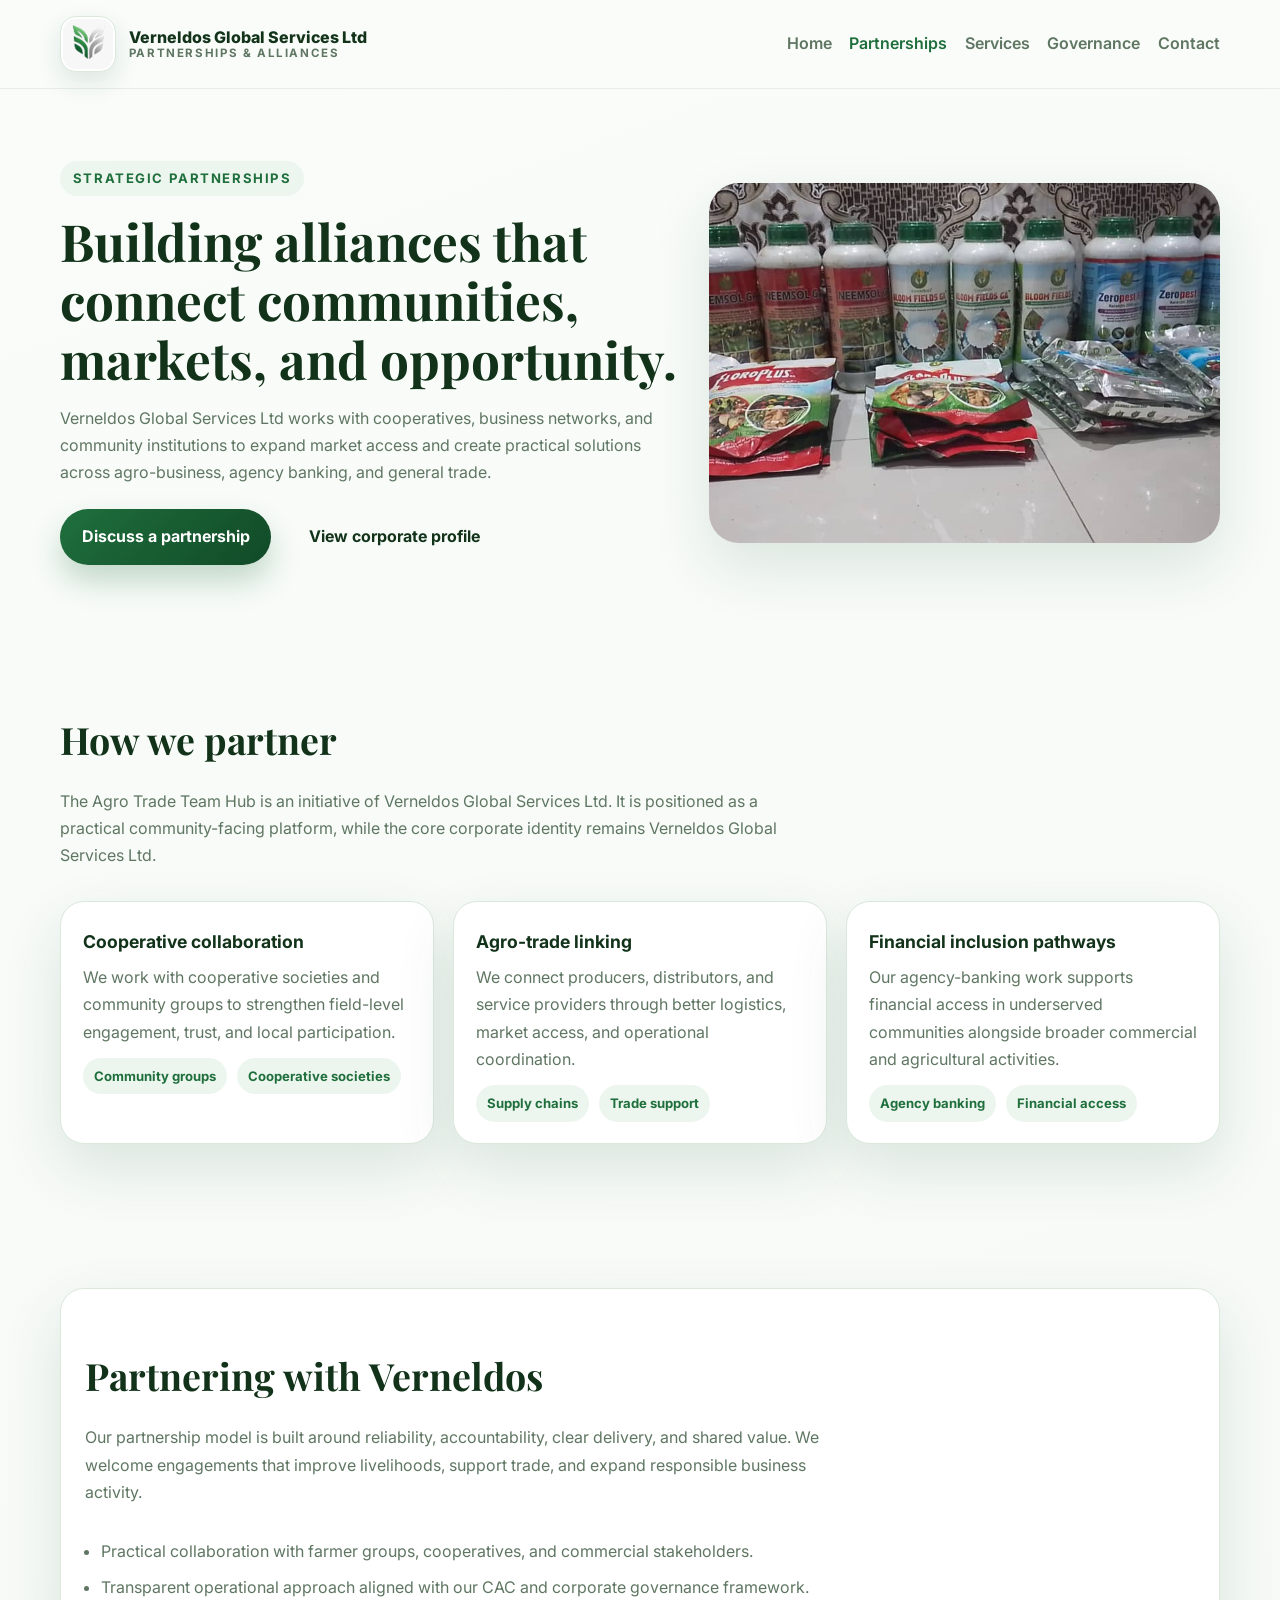
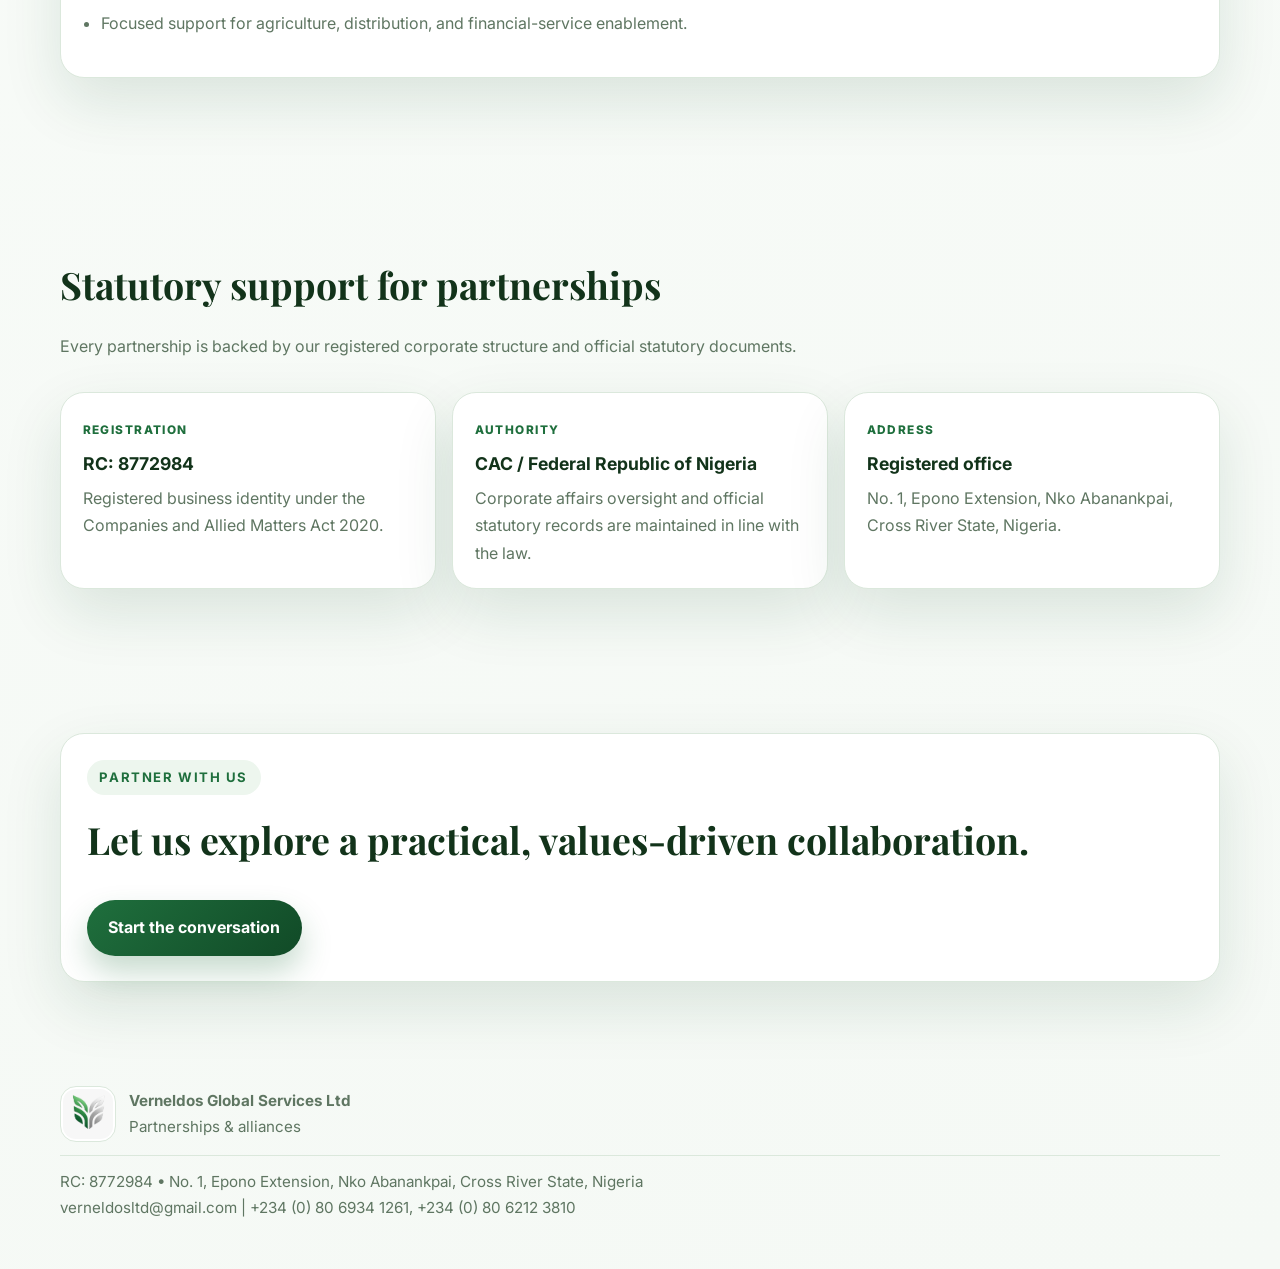
==== partnership.html @ ce50049f "upadate" ====
﻿<!DOCTYPE html>
<html lang="en">
  <head>
    <meta charset="UTF-8" />
    <meta name="viewport" content="width=device-width, initial-scale=1.0" />
    <meta
      name="description"
      content="Partnerships and cooperative collaboration with Verneldos Global Services Ltd, including the Agro Trade Team Hub initiative."
    />
    <title>Partnerships | Verneldos Global Services Ltd</title>
    <link rel="preconnect" href="https://fonts.googleapis.com" />
    <link rel="preconnect" href="https://fonts.gstatic.com" crossorigin />
    <link
      href="https://fonts.googleapis.com/css2?family=Inter:wght@400;500;600;700;800&family=Playfair+Display:wght@600;700;800&display=swap"
      rel="stylesheet"
    />
    <style>
      :root {
        --bg: #f5f9f5;
        --surface: #ffffff;
        --surface-2: #edf6ee;
        --text: #12331a;
        --muted: #5f7662;
        --primary: #1f6f3d;
        --primary-dark: #114a27;
        --accent: #d19d2b;
        --border: #dbe8dc;
        --shadow: 0 24px 60px rgba(17, 74, 39, 0.12);
      }
      * { box-sizing: border-box; }
      body {
        margin: 0;
        font-family: "Inter", sans-serif;
        color: var(--text);
        background: linear-gradient(160deg, #f9fcf9 0%, var(--bg) 100%);
        line-height: 1.7;
      }
      a { color: inherit; text-decoration: none; }
      img { display:block; max-width:100%; }
      .container { width: min(1160px, calc(100% - 2rem)); margin: 0 auto; }
      .section { padding: 4.5rem 0; }
      .section-title { font-family: "Playfair Display", serif; font-size: clamp(1.7rem, 3vw, 2.35rem); margin-bottom: 0.75rem; }
      .section-intro { color: var(--muted); max-width: 760px; margin-bottom: 2rem; }
      .btn {
        display:inline-flex; align-items:center; justify-content:center; gap:0.45rem; border-radius:999px; padding:0.9rem 1.35rem; font-weight:700; transition:transform 0.25s ease;
      }
      .btn:hover { transform: translateY(-2px); }
      .btn-primary { background: linear-gradient(135deg, var(--primary), var(--primary-dark)); color:#fff; box-shadow: 0 16px 30px rgba(31,111,61,0.25); }
      .site-header { position: sticky; top:0; z-index:50; background: rgba(249,252,249,0.92); backdrop-filter: blur(16px); border-bottom: 1px solid rgba(18,51,26,0.08); }
      .nav-bar { display:flex; justify-content:space-between; align-items:center; padding:1rem 0; }
      .brand { display:flex; gap:0.8rem; align-items:center; }
      .brand-mark { width:56px; height:56px; border-radius:16px; object-fit:cover; border:1px solid var(--border); background:#fff; padding:2px; box-shadow:0 10px 24px rgba(17,74,39,0.12); }
      .brand-text { font-weight:800; line-height:1.15; }
      .brand-text span { display:block; font-size:0.72rem; text-transform:uppercase; letter-spacing:0.14em; color:var(--muted); font-weight:700; }
      .nav-links { display:flex; gap:1.1rem; align-items:center; }
      .nav-links a { color:var(--muted); font-weight:600; }
      .nav-links a:hover, .nav-links a.active { color:var(--primary); }
      .menu-toggle { display:none; background:none; border:none; font-size:1.4rem; cursor:pointer; }
      .info-list { padding-left:1rem; color:var(--muted); }
      .info-list li { margin-bottom:0.55rem; }
      .hero { padding: 4.5rem 0 2.5rem; }
      .hero-grid { display:grid; gap:1.5rem; align-items:center; grid-template-columns: 1.1fr 0.9fr; }
      .eyebrow { display:inline-flex; align-items:center; gap:0.45rem; padding:0.4rem 0.8rem; border-radius:999px; background: var(--surface-2); color:var(--primary); font-size:0.82rem; font-weight:700; text-transform:uppercase; letter-spacing:0.12em; }
      .hero h1 { font-family: "Playfair Display", serif; font-size: clamp(2.1rem, 4vw, 3.2rem); margin:1rem 0; line-height:1.15; }
      .hero p { color: var(--muted); max-width: 660px; }
      .hero-actions { display:flex; gap:1rem; flex-wrap:wrap; margin-top:1.4rem; }
      .hero-visual { overflow:hidden; border-radius:30px; box-shadow: var(--shadow); }
      .hero-visual img { width:100%; height:100%; min-height: 360px; object-fit:cover; }
      .card, .info-card, .partner-card, .doc-card { background: var(--surface); border:1px solid var(--border); border-radius:24px; box-shadow: var(--shadow); }
      .info-card { padding:1.5rem; }
      .partner-grid { display:grid; gap:1.2rem; grid-template-columns: repeat(3, minmax(0,1fr)); }
      .partner-card { padding:1.35rem; }
      .partner-card h3 { margin:0.2rem 0 0.45rem; font-size:1.1rem; }
      .partner-card p { margin:0; color:var(--muted); }
      .pill-row { display:flex; flex-wrap:wrap; gap:0.6rem; margin-top:0.75rem; }
      .pill-row span { display:inline-block; padding:0.45rem 0.7rem; border-radius:999px; background: var(--surface-2); color:var(--primary); font-size:0.82rem; font-weight:700; }
      .docs-grid { display:grid; gap:1rem; grid-template-columns: repeat(3, minmax(0,1fr)); }
      .doc-card { padding:1.35rem; }
      .doc-card .tag { display:inline-block; font-size:0.74rem; text-transform:uppercase; letter-spacing:0.12em; color:var(--primary); font-weight:800; margin-bottom:0.55rem; }
      .doc-card h3 { margin:0 0 0.4rem; font-size:1.1rem; }
      .doc-card p { margin:0; color:var(--muted); }
      .contact-panel { padding:1.6rem; display:flex; justify-content:space-between; align-items:center; gap:1rem; flex-wrap:wrap; border:1px solid var(--border); background: var(--surface); border-radius:24px; box-shadow: var(--shadow); }
      footer { padding: 2rem 0 3rem; color:var(--muted); font-size:0.95rem; }
      .footer-line { margin-top:0.8rem; border-top:1px solid var(--border); padding-top:0.8rem; }
      .footer-brand { display:flex; align-items:center; gap:0.8rem; margin-bottom:0.75rem; }
      .footer-brand img { width:56px; height:56px; border-radius:16px; object-fit:cover; border:1px solid var(--border); background:#fff; padding:2px; }
      @media (max-width:900px) {
        .hero-grid { grid-template-columns:1fr; }
        .partner-grid, .docs-grid { grid-template-columns: repeat(2, minmax(0,1fr)); }
        .nav-links { display:none; }
        .nav-links.open { display:flex; flex-direction:column; position:absolute; top:4.8rem; right:1rem; background:#fff; padding:1rem; border:1px solid var(--border); border-radius:16px; box-shadow: var(--shadow); }
        .menu-toggle { display:block; }
      }
      @media (max-width:640px) {
        .partner-grid, .docs-grid { grid-template-columns:1fr; }
      }
    </style>
  </head>
  <body>
    <header class="site-header">
      <div class="container">
        <nav class="nav-bar" aria-label="Main navigation">
          <a class="brand" href="index.html">
            <img class="brand-mark" src="images/v1.jpeg" alt="Verneldos Global Services Ltd logo" />
            <div class="brand-text">
              Verneldos Global Services Ltd
              <span>Partnerships & alliances</span>
            </div>
          </a>
          <button class="menu-toggle" aria-label="Toggle menu" onclick="document.querySelector('.nav-links').classList.toggle('open')">☰</button>
          <div class="nav-links">
            <a href="index.html">Home</a>
            <a class="active" href="partnership.html">Partnerships</a>
            <a href="index.html#services">Services</a>
            <a href="index.html#governance">Governance</a>
            <a href="index.html#contact">Contact</a>
          </div>
        </nav>
      </div>
    </header>

    <main>
      <section class="hero">
        <div class="container hero-grid">
          <div>
            <span class="eyebrow">Strategic partnerships</span>
            <h1>Building alliances that connect communities, markets, and opportunity.</h1>
            <p>
              Verneldos Global Services Ltd works with cooperatives, business networks, and community institutions to expand market access and create practical solutions across agro-business, agency banking, and general trade.
            </p>
            <div class="hero-actions">
              <a class="btn btn-primary" href="mailto:verneldosltd@gmail.com">Discuss a partnership</a>
              <a class="btn btn-outline" href="index.html">View corporate profile</a>
            </div>
          </div>
          <div class="hero-visual">
            <img src="images/org.jpeg" alt="Partnership and collaborative business engagement" />
          </div>
        </div>
      </section>

      <section class="section">
        <div class="container">
          <h2 class="section-title">How we partner</h2>
          <p class="section-intro">
            The Agro Trade Team Hub is an initiative of Verneldos Global Services Ltd. It is positioned as a practical community-facing platform, while the core corporate identity remains Verneldos Global Services Ltd.
          </p>
          <div class="partner-grid">
            <article class="partner-card">
              <h3>Cooperative collaboration</h3>
              <p>We work with cooperative societies and community groups to strengthen field-level engagement, trust, and local participation.</p>
              <div class="pill-row"><span>Community groups</span><span>Cooperative societies</span></div>
            </article>
            <article class="partner-card">
              <h3>Agro-trade linking</h3>
              <p>We connect producers, distributors, and service providers through better logistics, market access, and operational coordination.</p>
              <div class="pill-row"><span>Supply chains</span><span>Trade support</span></div>
            </article>
            <article class="partner-card">
              <h3>Financial inclusion pathways</h3>
              <p>Our agency-banking work supports financial access in underserved communities alongside broader commercial and agricultural activities.</p>
              <div class="pill-row"><span>Agency banking</span><span>Financial access</span></div>
            </article>
          </div>
        </div>
      </section>

      <section class="section">
        <div class="container">
          <div class="info-card">
            <h2 class="section-title">Partnering with Verneldos</h2>
            <p class="section-intro">
              Our partnership model is built around reliability, accountability, clear delivery, and shared value. We welcome engagements that improve livelihoods, support trade, and expand responsible business activity.
            </p>
            <ul class="info-list">
              <li>Practical collaboration with farmer groups, cooperatives, and commercial stakeholders.</li>
              <li>Transparent operational approach aligned with our CAC and corporate governance framework.</li>
              <li>Focused support for agriculture, distribution, and financial-service enablement.</li>
            </ul>
          </div>
        </div>
      </section>

      <section class="section">
        <div class="container">
          <h2 class="section-title">Statutory support for partnerships</h2>
          <p class="section-intro">Every partnership is backed by our registered corporate structure and official statutory documents.</p>
          <div class="docs-grid">
            <article class="doc-card">
              <div class="tag">Registration</div>
              <h3>RC: 8772984</h3>
              <p>Registered business identity under the Companies and Allied Matters Act 2020.</p>
            </article>
            <article class="doc-card">
              <div class="tag">Authority</div>
              <h3>CAC / Federal Republic of Nigeria</h3>
              <p>Corporate affairs oversight and official statutory records are maintained in line with the law.</p>
            </article>
            <article class="doc-card">
              <div class="tag">Address</div>
              <h3>Registered office</h3>
              <p>No. 1, Epono Extension, Nko Abanankpai, Cross River State, Nigeria.</p>
            </article>
          </div>
        </div>
      </section>

      <section class="section">
        <div class="container">
          <div class="contact-panel">
            <div>
              <span class="eyebrow">Partner with us</span>
              <h2 class="section-title" style="margin-top:0.8rem;">Let us explore a practical, values-driven collaboration.</h2>
            </div>
            <a class="btn btn-primary" href="mailto:verneldosltd@gmail.com">Start the conversation</a>
          </div>
        </div>
      </section>
    </main>

    <footer>
      <div class="container">
        <div class="footer-brand">
          <img src="images/v1.jpeg" alt="Verneldos Global Services Ltd logo" />
          <div>
            <strong>Verneldos Global Services Ltd</strong><br />
            Partnerships & alliances
          </div>
        </div>
        <div class="footer-line">
          RC: 8772984 • No. 1, Epono Extension, Nko Abanankpai, Cross River State, Nigeria<br />
          verneldosltd@gmail.com | +234 (0) 80 6934 1261, +234 (0) 80 6212 3810
        </div>
      </div>
    </footer>

    <script>
      const toggle = document.querySelector('.menu-toggle');
      const links = document.querySelector('.nav-links');
      if (toggle && links) {
        toggle.addEventListener('click', () => {
          links.classList.toggle('open');
        });
      }
    </script>
  </body>
</html>
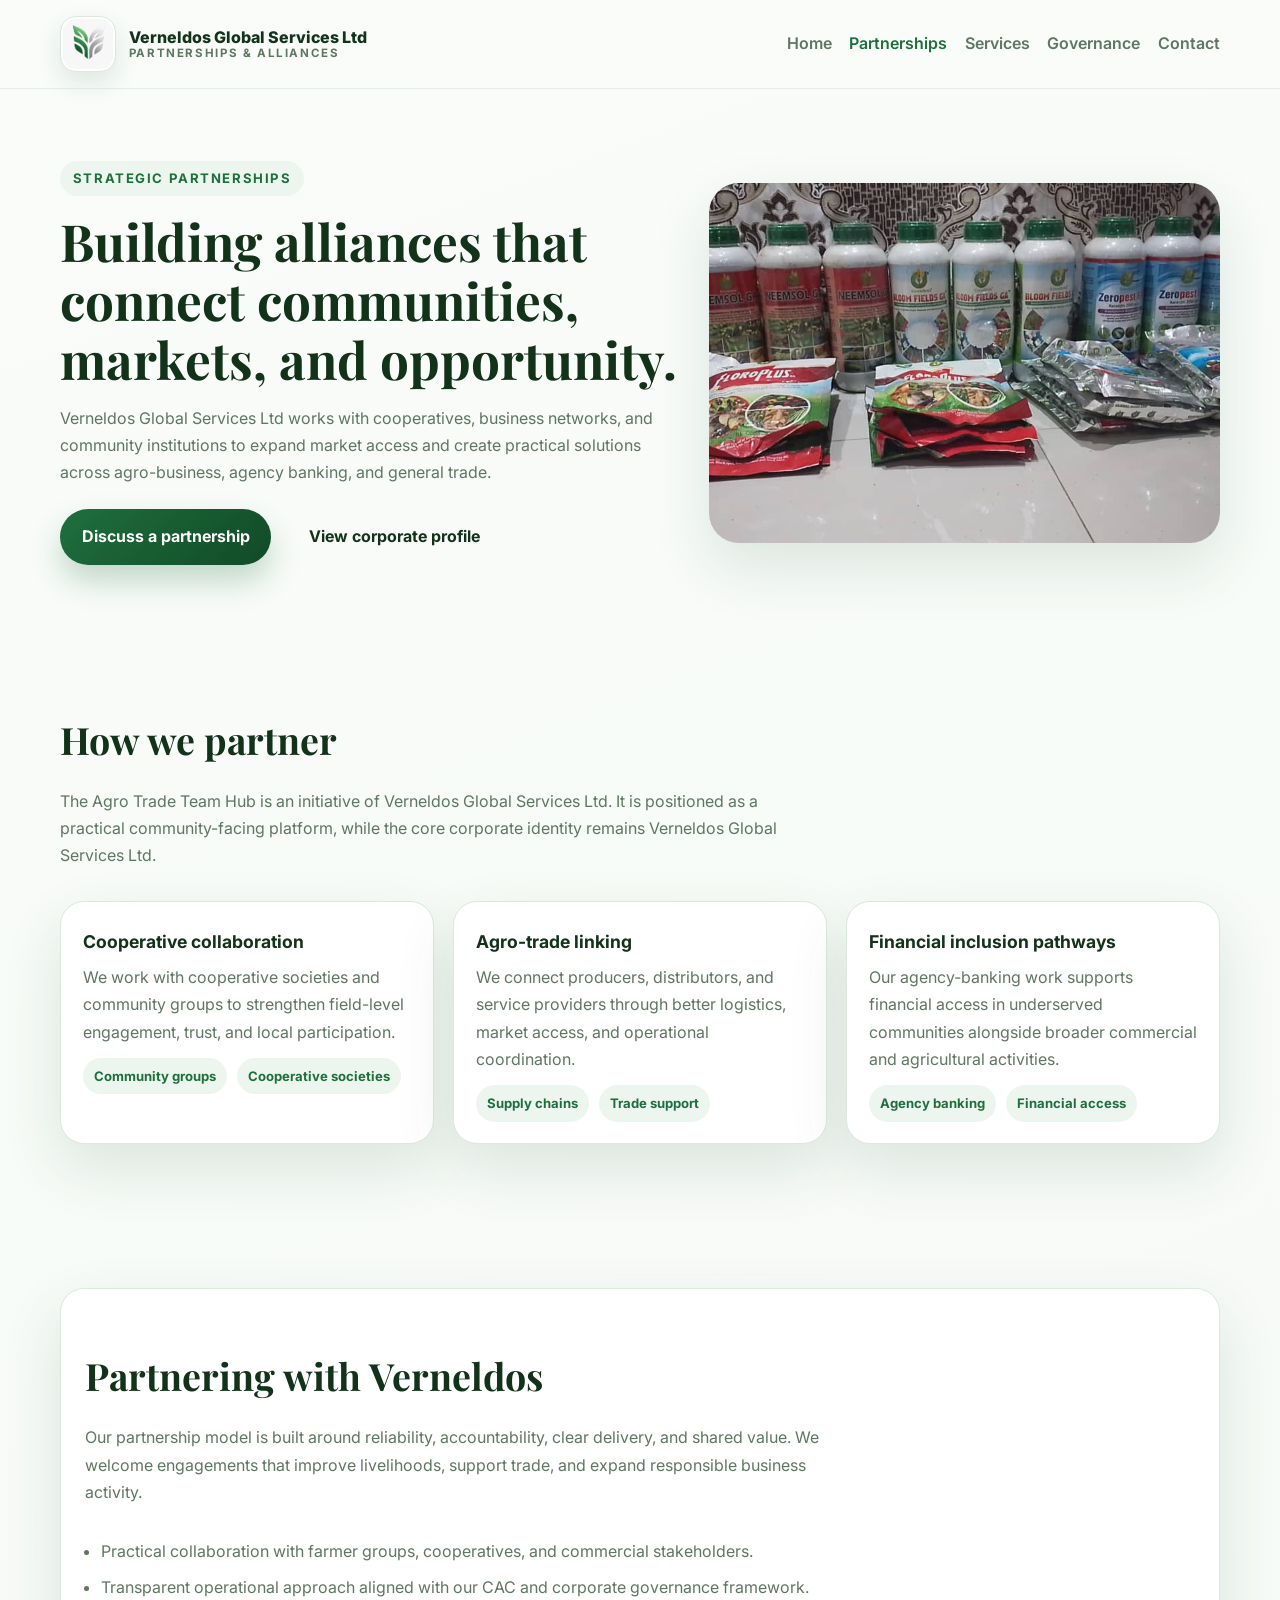
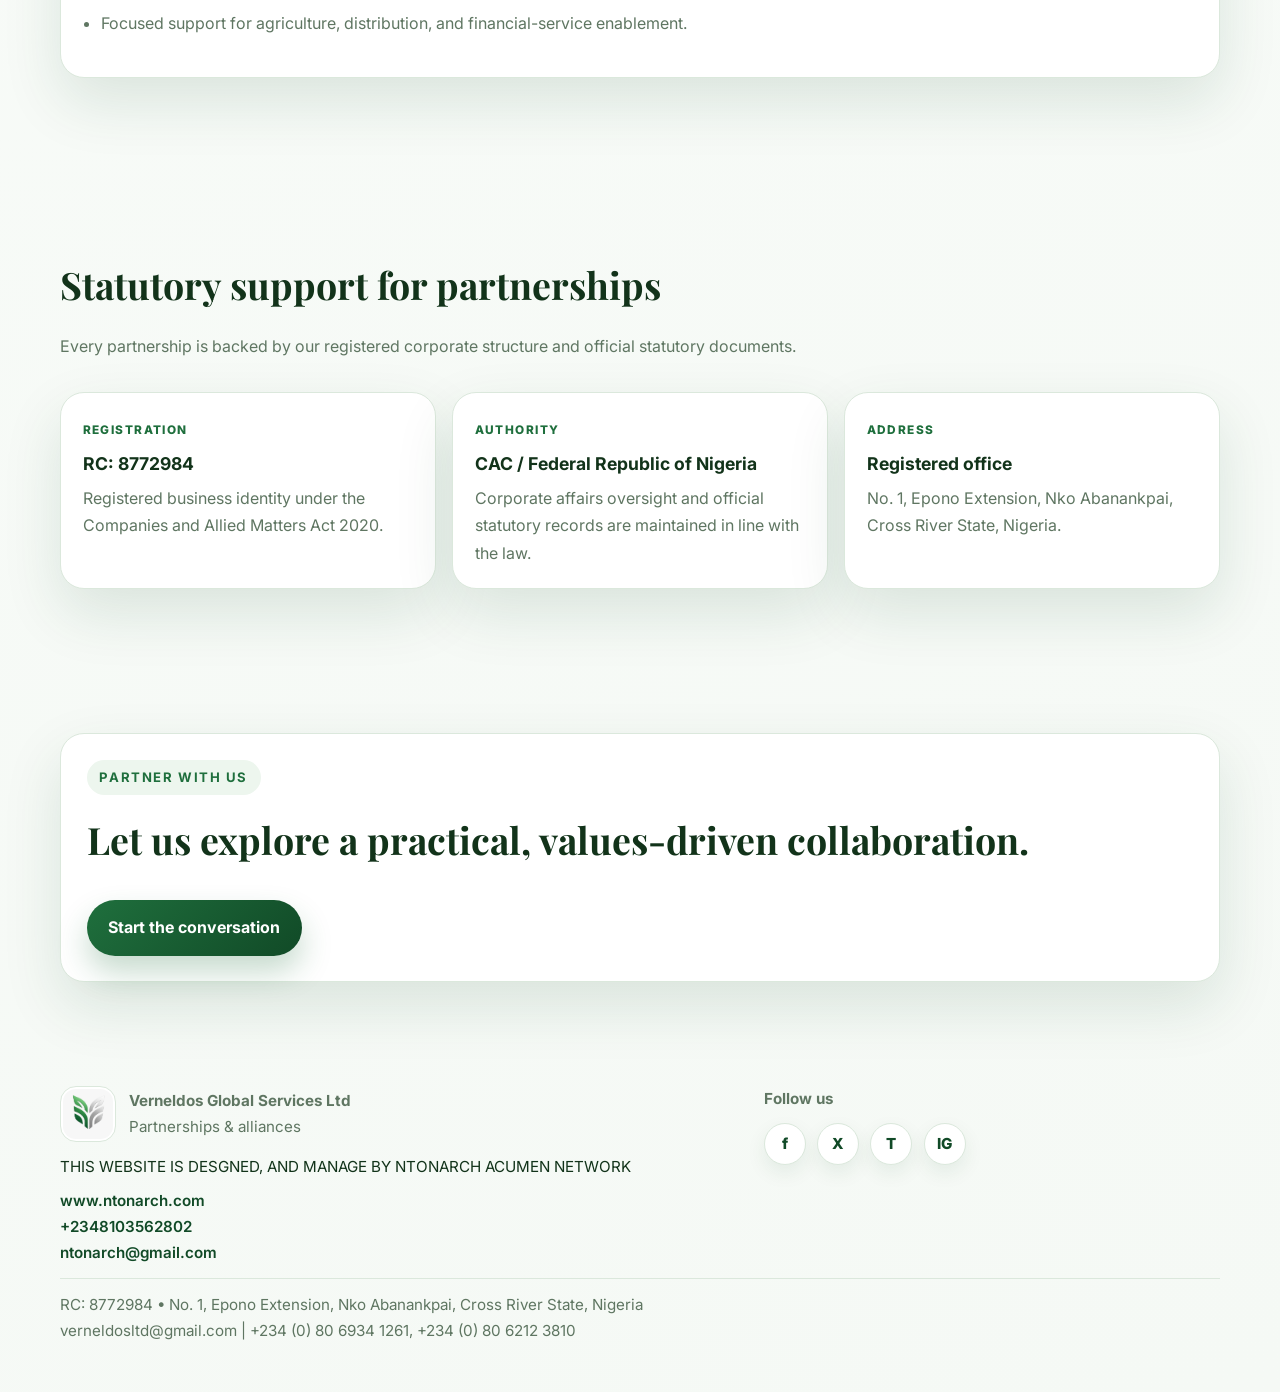
==== commit e73fa9e3: "upadate" ====
--- a/partnership.html
+++ b/partnership.html
@@ -81,9 +81,20 @@
       .doc-card p { margin:0; color:var(--muted); }
       .contact-panel { padding:1.6rem; display:flex; justify-content:space-between; align-items:center; gap:1rem; flex-wrap:wrap; border:1px solid var(--border); background: var(--surface); border-radius:24px; box-shadow: var(--shadow); }
       footer { padding: 2rem 0 3rem; color:var(--muted); font-size:0.95rem; }
+      .footer-grid { display:grid; gap:1.25rem; grid-template-columns: 1.2fr 0.8fr; align-items:start; }
       .footer-line { margin-top:0.8rem; border-top:1px solid var(--border); padding-top:0.8rem; }
       .footer-brand { display:flex; align-items:center; gap:0.8rem; margin-bottom:0.75rem; }
       .footer-brand img { width:56px; height:56px; border-radius:16px; object-fit:cover; border:1px solid var(--border); background:#fff; padding:2px; }
+      .footer-meta { color: var(--text); margin: 0.3rem 0 0.5rem; }
+      .footer-contact a { color: var(--primary-dark); font-weight: 600; }
+      .social-links { display:flex; flex-wrap:wrap; gap:0.7rem; margin-top:0.7rem; }
+      .social-btn {
+        display:inline-flex; align-items:center; justify-content:center;
+        width: 42px; height: 42px; border-radius: 999px; border: 1px solid var(--border);
+        background: var(--surface); color: var(--primary-dark); font-weight: 800; box-shadow: 0 8px 20px rgba(17,74,39,.08);
+        transition: transform 0.2s ease, box-shadow 0.2s ease;
+      }
+      .social-btn:hover { transform: translateY(-2px); box-shadow: 0 10px 24px rgba(17,74,39,.13); }
       @media (max-width:900px) {
         .hero-grid { grid-template-columns:1fr; }
         .partner-grid, .docs-grid { grid-template-columns: repeat(2, minmax(0,1fr)); }
@@ -220,11 +231,30 @@
 
     <footer>
       <div class="container">
-        <div class="footer-brand">
-          <img src="images/v1.jpeg" alt="Verneldos Global Services Ltd logo" />
+        <div class="footer-grid">
           <div>
-            <strong>Verneldos Global Services Ltd</strong><br />
-            Partnerships & alliances
+            <div class="footer-brand">
+              <img src="images/v1.jpeg" alt="Verneldos Global Services Ltd logo" />
+              <div>
+                <strong>Verneldos Global Services Ltd</strong><br />
+                Partnerships & alliances
+              </div>
+            </div>
+            <p class="footer-meta">THIS WEBSITE IS DESGNED, AND MANAGE BY NTONARCH ACUMEN NETWORK</p>
+            <div class="footer-contact">
+              <a href="https://www.ntonarch.com" target="_blank" rel="noopener noreferrer">www.ntonarch.com</a><br />
+              <a href="tel:+2348103562802">+2348103562802</a><br />
+              <a href="mailto:ntonarch@gmail.com">ntonarch@gmail.com</a>
+            </div>
+          </div>
+          <div>
+            <strong>Follow us</strong>
+            <div class="social-links">
+              <a class="social-btn" href="https://www.facebook.com" target="_blank" rel="noopener noreferrer" aria-label="Facebook">f</a>
+              <a class="social-btn" href="https://x.com" target="_blank" rel="noopener noreferrer" aria-label="X">X</a>
+              <a class="social-btn" href="https://www.tiktok.com" target="_blank" rel="noopener noreferrer" aria-label="TikTok">T</a>
+              <a class="social-btn" href="https://www.instagram.com" target="_blank" rel="noopener noreferrer" aria-label="Instagram">IG</a>
+            </div>
           </div>
         </div>
         <div class="footer-line">
